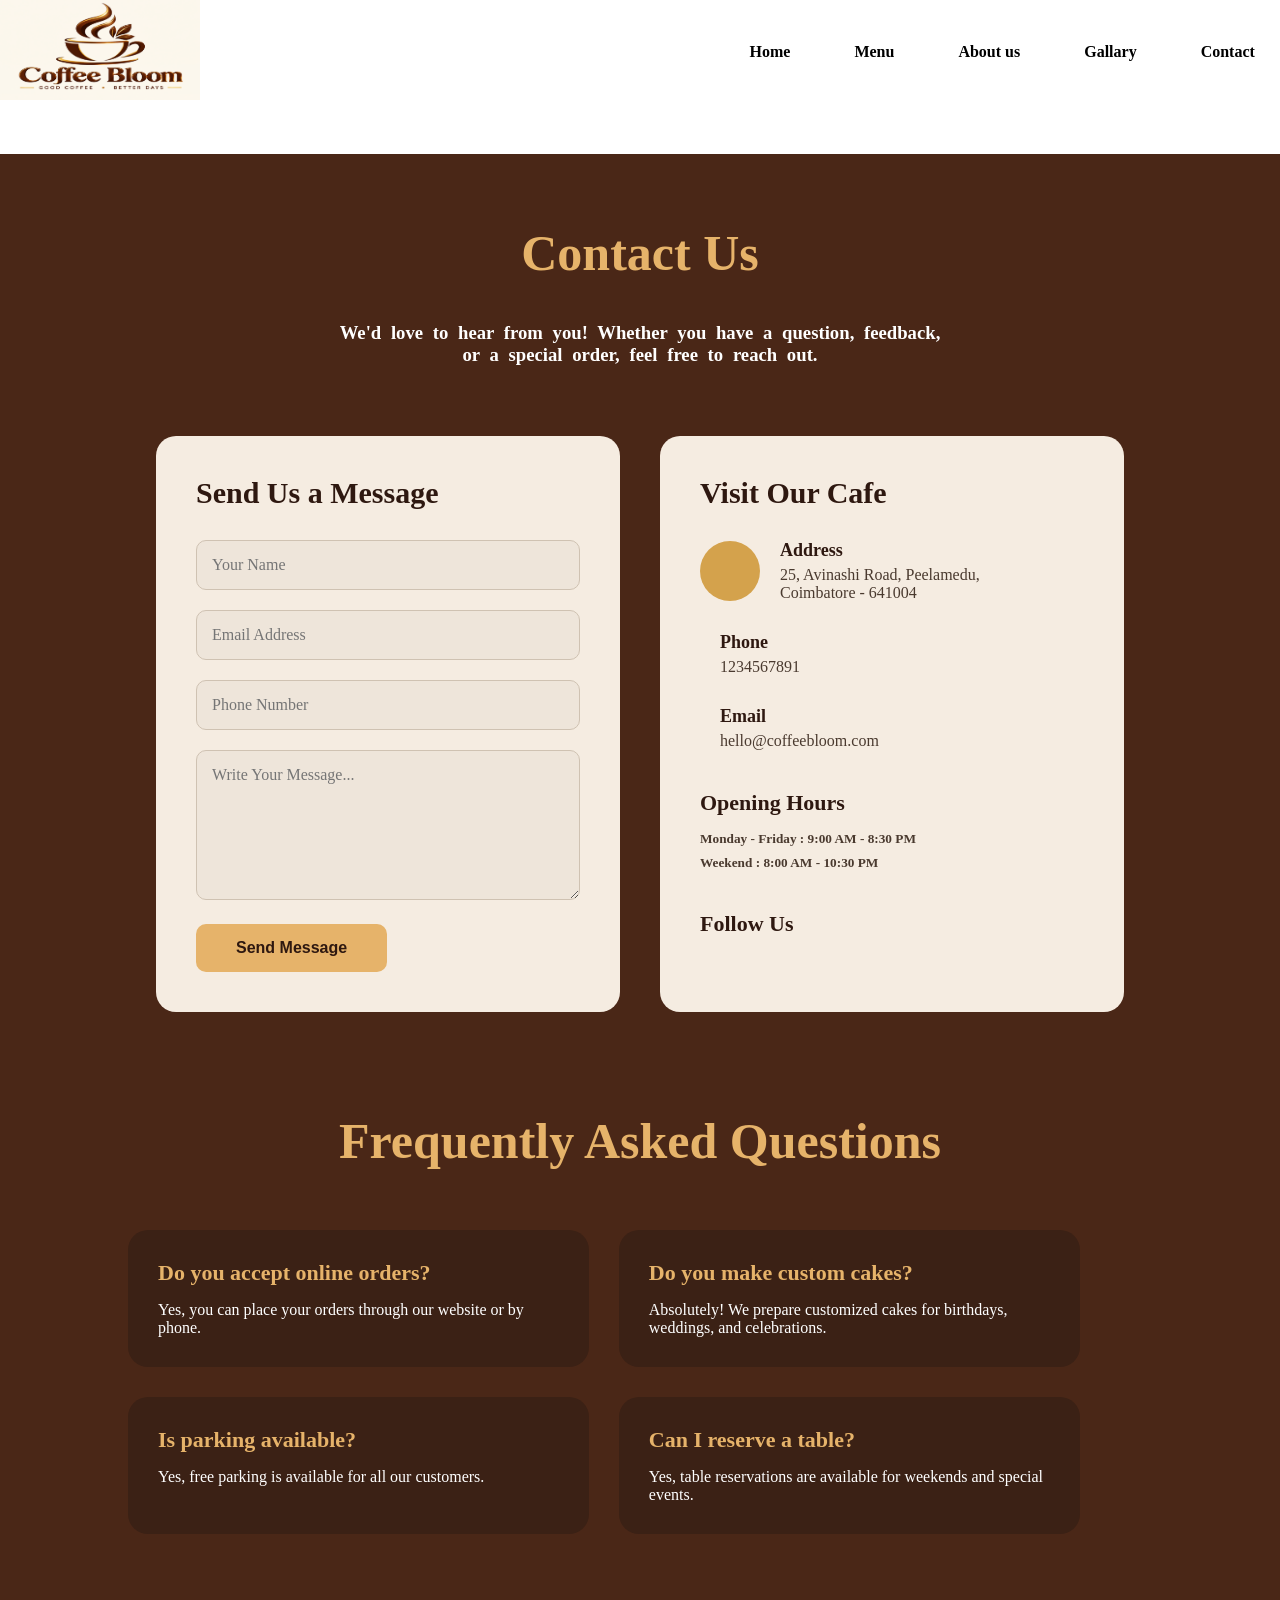
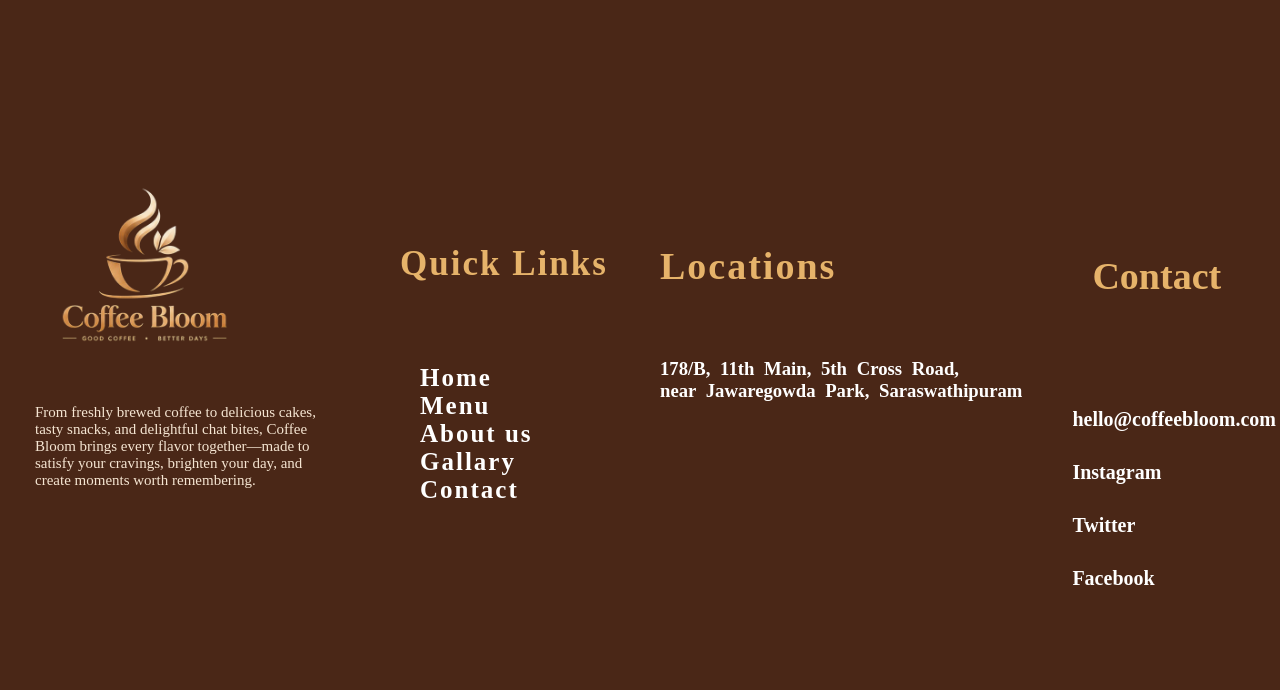
==== Contactpage.html @ 95fd6c97 "coffeebloom initial push" ====
<!DOCTYPE html>
<html lang="en">

<head>
    <meta charset="UTF-8">
    <meta name="viewport" content="width=device-width, initial-scale=1.0">
    <title>Contact - Sweet Crumbs</title>
    <link rel="stylesheet" href="Contactpage.css">
</head>

<body>
    <div class="row1">
        <div class="col1">
            <a href="./index.html">
                <img src="./images/logoimage.png">
            </a>
        </div>
        <div class="col2">
            <ul>
                <li><a href="./index.html">Home</a> </li>
                <li><a href="./menu.html">Menu</a> </li>
                <li><a href="./Aboutus.html">About us</a></li>
                <li><a href="./Gallerypage.html">Gallary</a></li>
                <li><a href="./Contactpage.html">Contact</a></li>
            </ul>
        </div>
    </div>

    <div class="Contactpagebox">
        <div class="Contactheading">
            <h2>Contact Us</h2>
            <h3>We'd love to hear from you! Whether you have a question, feedback,<br> or a special order, feel free to
                reach out.</h3>
        </div>

        <!-- Send Us a Message + Visit Our Cafe (image1) -->
        <div class="Contactpagebox2">
            <div class="Contactmessagecol1">
                <h2>Send Us a Message</h2>
                <input type="text" placeholder="Your Name">
                <input type="email" placeholder="Email Address">
                <input type="text" placeholder="Phone Number">
                <textarea placeholder="Write Your Message..."></textarea>
                <button class="Contactsendbutton">Send Message</button>
            </div>

            <div class="Contactmessagecol2">
                <h2>Visit Our Cafe</h2>

                <div class="ContactInfoRow">
                    <div class="ContactIcon"></div>
                    <div>
                        <h4>Address</h4>
                        <p>25, Avinashi Road, Peelamedu,<br>Coimbatore - 641004</p>
                    </div>
                </div>

                <div class="ContactInfoRow">
                    <div class="Contacticon"></div>
                    <div>
                        <h4>Phone</h4>
                        <p>1234567891</p>
                    </div>
                </div>

                <div class="ContactInfoRow">
                    <div class="Contacticon"></div>
                    <div>
                        <h4>Email</h4>
                        <p>hello@coffeebloom.com</p>
                    </div>
                </div>

                <h3>Opening Hours</h3>
                <h5><strong>Monday - Friday :</strong> 9:00 AM - 8:30 PM</h5>
                <h5><strong>Weekend :</strong> 8:00 AM - 10:30 PM</h5>

                <h3>Follow Us</h3>
                <div class="Contactfollowrow">
                    <div class="Contactfollowicon"></div>
                    <div class="Contactfollowicon"></div>
                    <div class="Contactfollowicon"></div>
                </div>
            </div>
        </div>

        <div class="FAQheading">
            <h2>Frequently Asked Questions</h2>
        </div>
        <div class="FAQrow">

            <div class="FAQcard">
                <h3>Do you accept online orders?</h3>
                <p>Yes, you can place your orders through our website or by phone.</p>
            </div>
            <div class="FAQcard">
                <h3>Do you make custom cakes?</h3>
                <p>Absolutely! We prepare customized cakes for birthdays, weddings, and celebrations.</p>
            </div>
            <div class="FAQcard">
                <h3>Is parking available?</h3>
                <p>Yes, free parking is available for all our customers.</p>
            </div>

            <div class="FAQcard">
                <h3>Can I reserve a table?</h3>
                <p>Yes, table reservations are available for weekends and special events.</p>
            </div>
        </div>

        <div class="contacthomepagefooter">
            <div class="contactlogosymbol">
                <img src="/images/finallogo.png">
                <p>From freshly brewed coffee to delicious cakes, tasty snacks, and delightful chat bites, Coffee Bloom
                    brings every flavor together—made to satisfy your cravings, brighten your day, and create moments
                    worth
                    remembering.</p>


            </div>
            <div class="contactusefullinkheading">
                <h3>Quick Links</h3>
                <h4>Home</h4>
                <h4>Menu</h4>
                <h4>About us</h4>
                <h4>Gallary</h4>
                <h4>Contact</h4>
            </div>
            <div class="contactfooterLocations">
                <h2>Locations</h2>
                <h3>178/B, 11th Main, 5th Cross Road,<br> near Jawaregowda Park, Saraswathipuram</h3>
            </div>
            <div class="contactfootercontact">
                <h3>Contact</h3>
                <h4>hello@coffeebloom.com</h4>
                <h4>Instagram</h4>
                <h4>Twitter</h4>
                <h4>Facebook</h4>

            </div>

        </div>


       













    








    </div>



</body>

</html>
---- Contactpage.css ----
* {
    padding: 0%;
    margin: 0%;
    box-sizing: border-box;
}

body {
    padding: 0px;
}


.row1 {
    padding: 0px;
    display: flex;
    gap: 60px;
}

.col1 img {
    width: 200px;
    height: 100px;

}

.col1 {
    width: 50%;
}

.col2 {
    display: flex;
    align-items: center;
    padding-left: 20px;
    width: 50%;
    gap: 20px;
}

.col2 ul li {
    display: inline;
    padding-left: 60px;
    font-weight: 800;
}

.col2 ul li a {
    text-decoration: none;
    color: black;
}

.col2 ul li a:hover {
    color: brown;
}

.Contactpagebox {
    background-color: #4a2717;
    padding-bottom: 80px;
}

.Contactheading h2 {
    color: #e6b36a;
    text-align: center;
    margin-top: 50px;
    font-size: 50px;
    padding-top: 70px;
}

.Contactheading h3 {
    color: white;
    text-align: center;
    padding-top: 40px;
    word-spacing: 5px;
}


/* ---------- Message Form + Cafe Info Row ---------- */

.Contactpagebox2 {
    width: 100%;
    display: flex;
    justify-content: center;
    gap: 40px;
    padding: 0px 60px;
}

.Contactmessagecol1 {
    width: 40%;
    background-color: #f5ece1;
    border-radius: 20px;
    padding: 40px;
    margin-top: 70px;
}

.Contactmessagecol1 h2 {
    color: #2e1810;
    margin-bottom: 30px;
    font-size: 30px;
}

.Contactmessagecol1 input,
.Contactmessagecol1 textarea {
    width: 100%;
    padding: 15px;
    margin-bottom: 20px;
    border: 1px solid #cfc2b2;
    border-radius: 10px;
    background-color: #eee5da;
    font-size: 16px;
    font-family: inherit;
}

.Contactmessagecol1 textarea {
    height: 150px;
}

.Contactsendbutton {
    background-color: #e6b36a;
    color: #2e1810;
    padding: 15px 40px;
    border: none;
    border-radius: 10px;
    font-weight: 800;
    font-size: 16px;
}

.Contactmessagecol2 {
    width: 40%;
    background-color: #f5ece1;
    border-radius: 20px;
    padding: 40px;
    margin-top: 70px;
}

.Contactmessagecol2 h2 {
    color: #2e1810;
    margin-bottom: 20px;
    font-size: 30px;
}

.ContactInfoRow {
    display: flex;
    align-items: center;
    gap: 20px;
    margin-top: 30px;
}

.ContactIcon {
    width: 60px;
    height: 60px;
    background-color: #d4a24c;
    border-radius: 50%;
    text-align: center;
    line-height: 60px;
    font-size: 22px;
}

.ContactInfoRow h4 {
    color: #2e1810;
    font-size: 18px;
    margin-bottom: 5px;
}

.ContactInfoRow p {
    color: #4a3a2f;
}

.Contactmessagecol2 h3 {
    color: #2e1810;
    margin-top: 40px;
    margin-bottom: 15px;
    font-size: 22px;
}

.Contactmessagecol2 h5 {
    color: #4a3a2f;
    margin-bottom: 8px;
}

.Contactfollowrow {
    display: flex;
    gap: 15px;
    margin-top: 15px;
}

.ContactfollowIcon {
    width: 45px;
    height: 45px;
    background-color: #d4a24c;
    border-radius: 50%;
    text-align: center;
    line-height: 45px;
    font-size: 18px;
}


/* ---------- FAQ Section ---------- */

.FAQheading h2 {
    color: #e6b36a;
    text-align: center;
    padding-top: 100px;
    font-size: 50px;
}

.FAQrow {
    display: flex;
    flex-wrap: wrap;
    width: 80%;
    margin: 60px auto;
    gap: 30px;
}

.FAQcard {
    width: 45%;
    background-color: #3b2115;
    padding: 30px;
    border-radius: 20px;
}

.FAQcard h3 {
    color: #e6b36a;
    margin-bottom: 15px;
    font-size: 22px;
}

.FAQcard p {
    color: white;
}

.homepagefooter {
    margin-top: 50px;
    margin-bottom: 0px;
    display: flex;
}


.logosymbol {
    width: 25%;
    padding-top: 150px;
    margin-left: 20px;
}

.logosymbol img {
    height: 250px;
    padding: 30px;
    display: flex;
}

.logosymbol p {
    color: #f5e5d2;
    font-size: 15px;
    padding-top: 2%;
    padding-left: 15px;

}




.usefullinkheading {
    width: 25%;
    color: white;
    padding-left: 60px;
    padding-top: 70px;
    letter-spacing: 3px;
    font-size: 30px;
    margin-top: 180px;
}

.usefullinkheading h3 {
    color: #e6b36a;
    letter-spacing: 2px;
    margin-bottom: 80px;
    font-size: 35px;

}

.usefullinkheading h4 {
    font-size: 25px;
    padding-right: 100px;
    letter-spacing: 2px;
    padding-left: 70px;

}
.footerLocations h2{
    width: 35%;
    color: #e6b36a;
    letter-spacing: 2px;
    font-size: 38px;
    margin-top: 70px;
    padding-top: 180px;

}
.footerLocations h3{
    padding-top: 70px;
    color: white;
    word-spacing: 5px;
}

.footercontact{
    padding-top: 260px;


}


.footercontact h3{
padding-bottom: 65px;
padding-left: 70px;
font-size: 38px;
color: #e6b36a;
}
.footercontact h4{
    color: white;
    padding-left: 50px;
    font-size: 20px;
    word-spacing: 10px;

}













.homepagefooter {
    margin-top: 50px;
    margin-bottom: 0px;
}


.logosymbol {
    width: 25%;
}

.logosymbol img {
    height: 250px;
    padding: 30px;
}

.logosymbol p {
    color: #f5e5d2;
    font-size: 15px;
    padding-top: 5px;
    padding-left: 15px;

}




.usefullinkheading {
    width: 25%;
    color: white;
    padding-left: 60px;
    padding-top: 70px;
    /* padding: 100px; */
    letter-spacing: 3px;
    /* margin-right: 10px; */
    font-size: 25px;
}

.usefullinkheading h3 {
    color: #e6b36a;
    letter-spacing: 2px;
    margin-bottom: 40px;
    font-size: 35px;

}

.usefullinkheading h4 {
    font-size: 25px;
    /* padding: 4px; */
    padding-right: 80px;
    letter-spacing: 2px;
    padding: 10px;
}
.contacthomepagefooter {
    margin-top: 50px;
    margin-bottom: 0px;
    display: flex;
}


.contactlogosymbol {
    width: 25%;
    padding-top: 150px;
    margin-left: 20px;
}

.contactlogosymbol img {
    height: 250px;
    padding: 30px;
}

.contactlogosymbol p {
    color: #f5e5d2;
    font-size: 15px;
    padding-top: 2%;
    padding-left: 15px;

}




.contactusefullinkheading {
    width: 25%;
    color: white;
    padding-left: 60px;
    padding-top: 70px;
    /* padding: 100px; */
    letter-spacing: 3px;
    font-size: 30px;
    margin-top: 180px;
}

.contactusefullinkheading h3 {
    color: #e6b36a;
    letter-spacing: 2px;
    margin-bottom: 80px;
    font-size: 35px;

}

.contactusefullinkheading h4 {
    font-size: 25px;
    padding-right: 100px;
    letter-spacing: 2px;
    padding-left: 20px;

}






.contactfooterLocations h2{
    width: 35%;
    color: #e6b36a;
    letter-spacing: 2px;
    font-size: 38px;
    margin-top: 70px;
    padding-top: 180px;

}
.contactfooterLocations h3{
    padding-top: 70px;
    color: white;
    word-spacing: 5px;
}

.contactfootercontact{
    padding-top: 260px;


}


.contactfootercontact h3{
padding-bottom: 100px;
padding-left: 70px;
font-size: 38px;
color: #e6b36a;
}

.contactfootercontact h4 {
    
    font-size: 20px;
    padding-bottom: 20px;
    padding-top: 10px;
    color: white;
    padding-left: 50px;
    
  

}
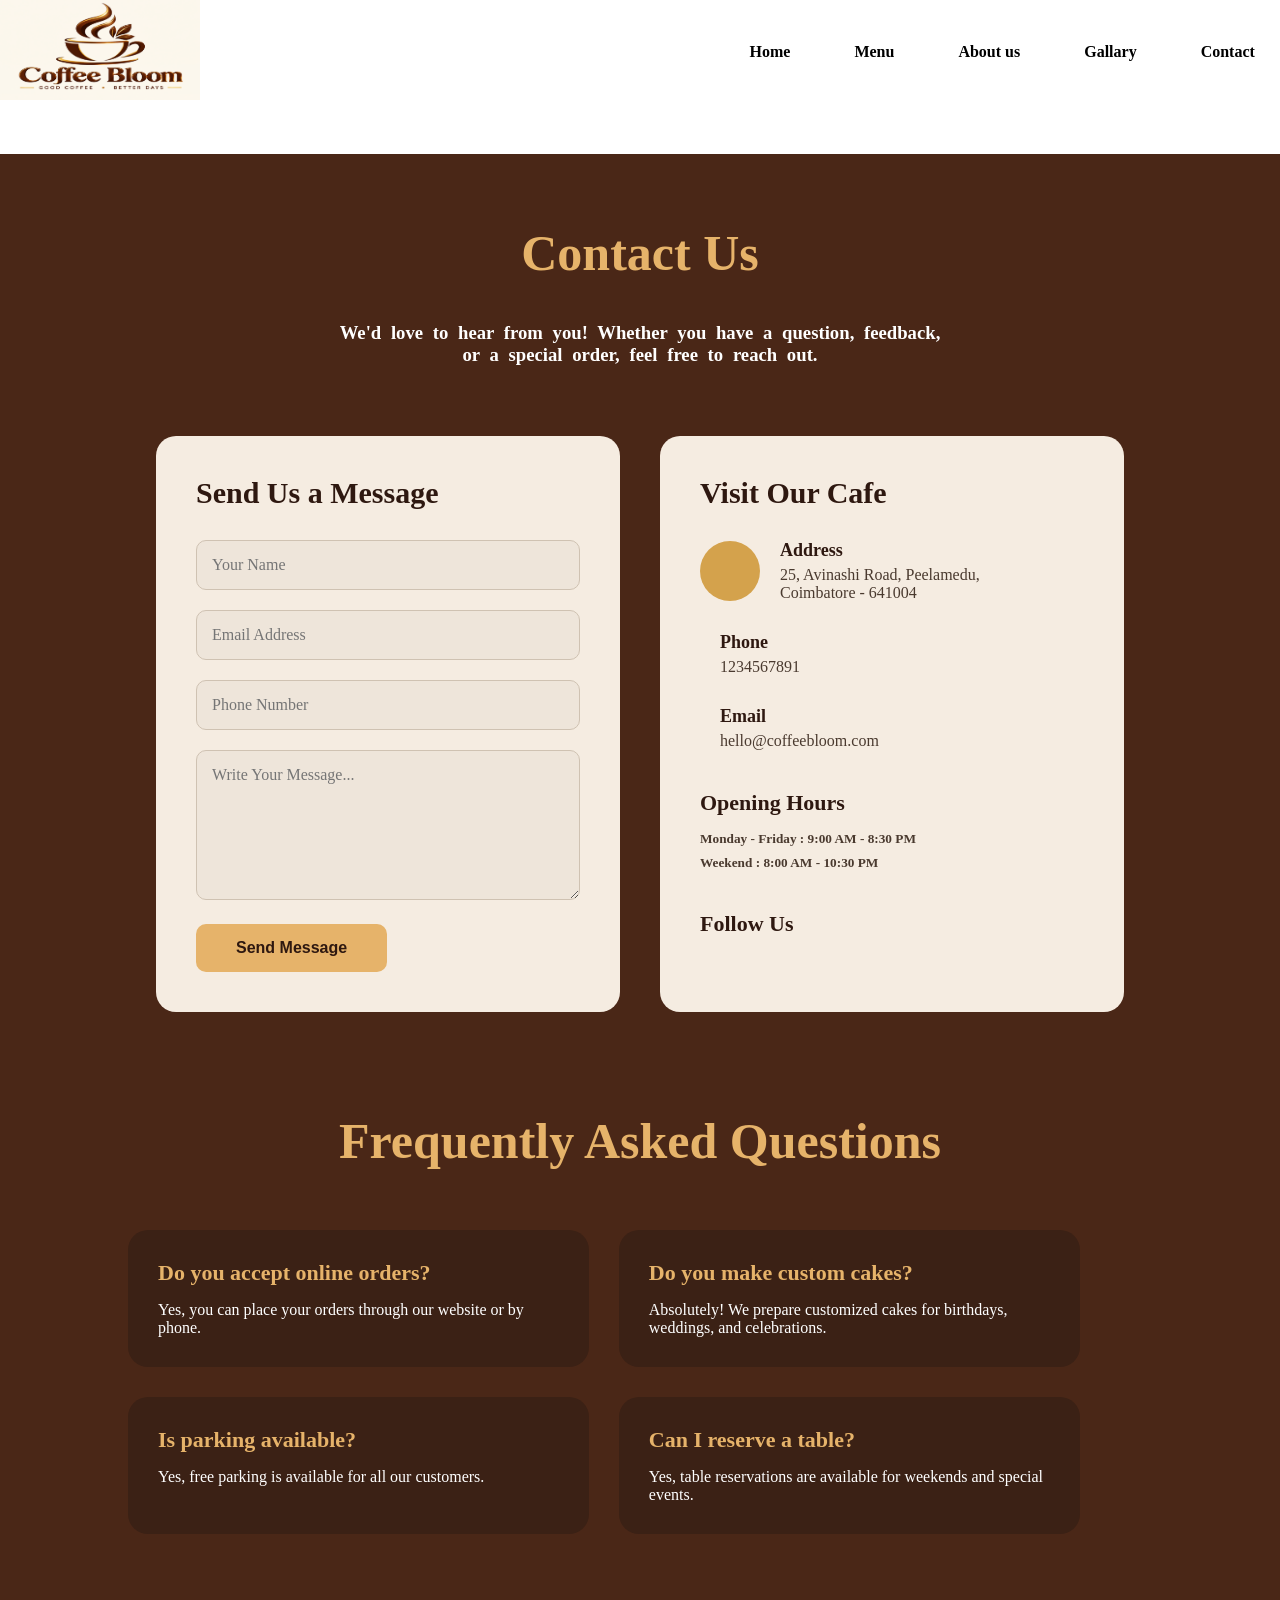
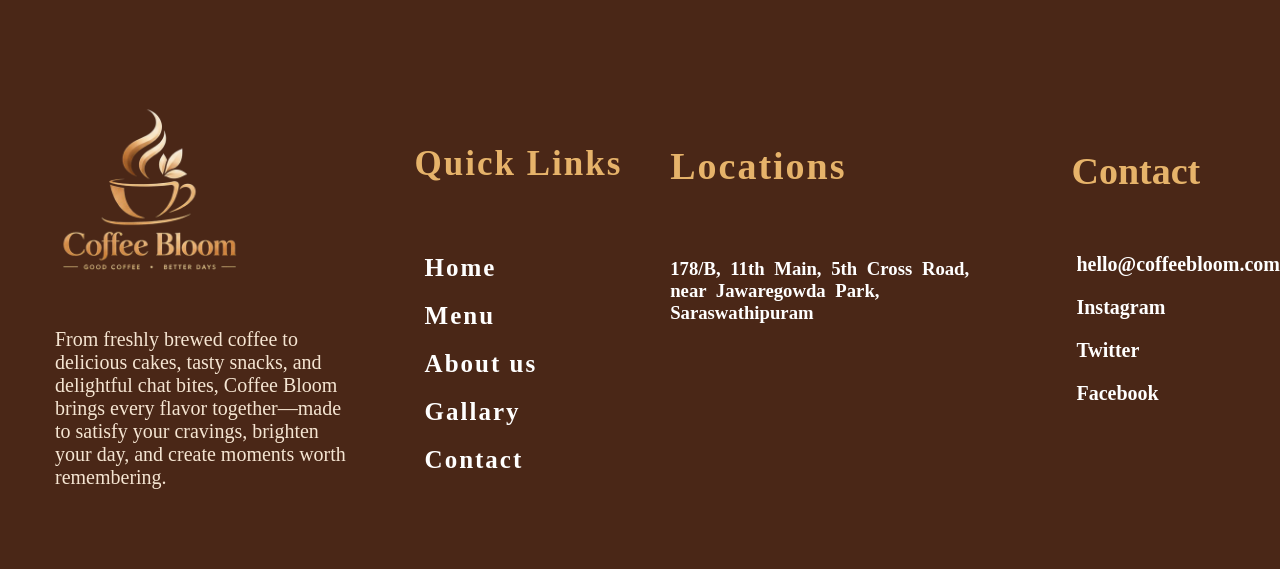
==== commit 603b98db: "contactpage fotter logo given" ====
--- a/Contactpage.html
+++ b/Contactpage.html
@@ -110,7 +110,7 @@
 
         <div class="contacthomepagefooter">
             <div class="contactlogosymbol">
-                <img src="/images/finallogo.png">
+                <img src="./images/finallogo.png">
                 <p>From freshly brewed coffee to delicious cakes, tasty snacks, and delightful chat bites, Coffee Bloom
                     brings every flavor together—made to satisfy your cravings, brighten your day, and create moments
                     worth
--- a/Contactpage.css
+++ b/Contactpage.css
@@ -387,20 +387,20 @@
 
 .contactlogosymbol {
     width: 25%;
-    padding-top: 150px;
-    margin-left: 20px;
+    padding-top: 100px;
+    margin-left: 40px;
 }
 
 .contactlogosymbol img {
-    height: 250px;
-    padding: 30px;
+    height: 200px;
+    padding-left: 10px;
 }
 
 .contactlogosymbol p {
     color: #f5e5d2;
-    font-size: 15px;
-    padding-top: 2%;
+    font-size: 20px;
     padding-left: 15px;
+    padding-top: 30px;
 
 }
 
@@ -411,18 +411,18 @@
     width: 25%;
     color: white;
     padding-left: 60px;
-    padding-top: 70px;
+    padding-top: 10px;
     /* padding: 100px; */
     letter-spacing: 3px;
     font-size: 30px;
-    margin-top: 180px;
+    padding-top: 150px;
 }
 
 .contactusefullinkheading h3 {
     color: #e6b36a;
     letter-spacing: 2px;
-    margin-bottom: 80px;
-    font-size: 35px;
+padding-bottom: 50px;   
+ font-size: 35px;
 
 }
 
@@ -430,7 +430,8 @@
     font-size: 25px;
     padding-right: 100px;
     letter-spacing: 2px;
-    padding-left: 20px;
+    padding-left: 10px;
+    padding-top: 20px;
 
 }
 
@@ -444,8 +445,8 @@
     color: #e6b36a;
     letter-spacing: 2px;
     font-size: 38px;
-    margin-top: 70px;
-    padding-top: 180px;
+    padding-top: 150px;
+    padding-right: 50px;
 
 }
 .contactfooterLocations h3{
@@ -455,23 +456,23 @@
 }
 
 .contactfootercontact{
-    padding-top: 260px;
+    padding-top: 155px;
 
 
 }
 
 
 .contactfootercontact h3{
-padding-bottom: 100px;
-padding-left: 70px;
+padding-bottom: 50px;
+padding-left: 45px;
 font-size: 38px;
-color: #e6b36a;
+color: #e6b36a
 }
 
 .contactfootercontact h4 {
     
     font-size: 20px;
-    padding-bottom: 20px;
+    padding-bottom: 10px;
     padding-top: 10px;
     color: white;
     padding-left: 50px;
